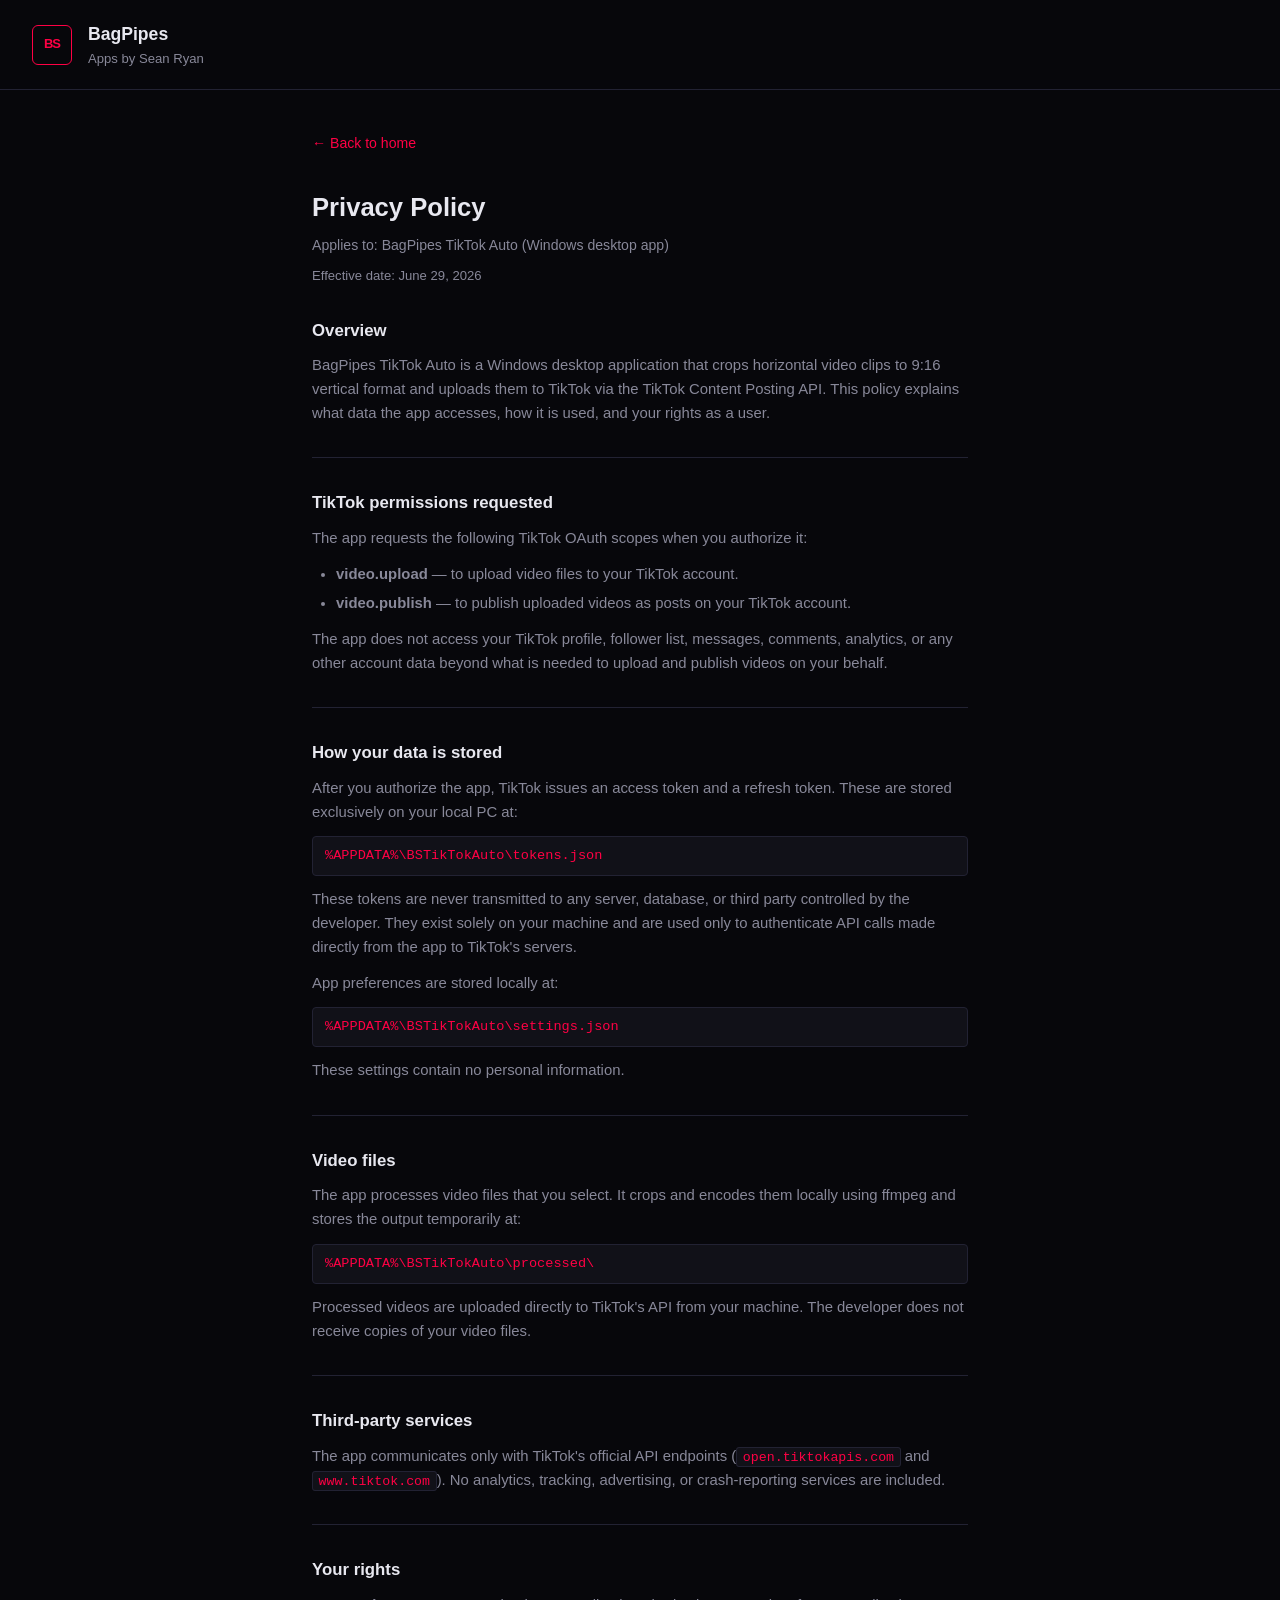
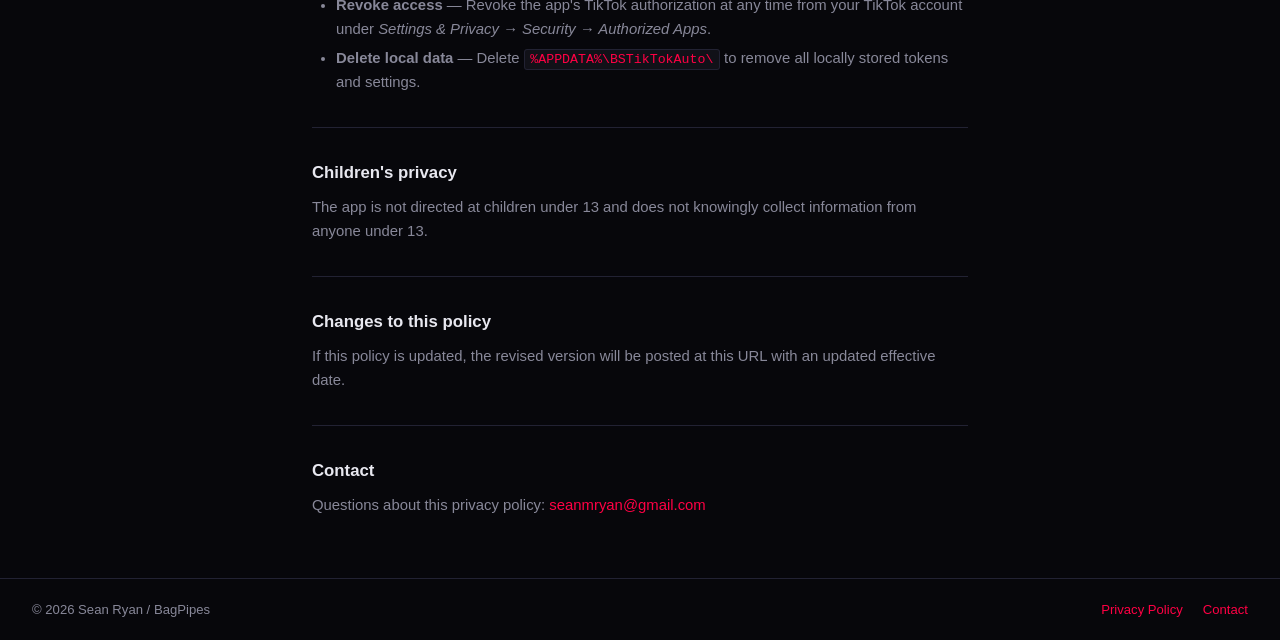
==== privacy.html @ 72a502f3 "building" ====
<!DOCTYPE html>
<html lang="en">
<head>
  <meta charset="UTF-8">
  <meta name="viewport" content="width=device-width, initial-scale=1.0">
  <title>Privacy Policy — BagPipes TikTok Auto</title>
  <link rel="stylesheet" href="style.css">
</head>
<body>

<header>
  <div class="logo-mark">BS</div>
  <div>
    <div class="site-name">BagPipes</div>
    <div class="site-sub">Apps by Sean Ryan</div>
  </div>
</header>

<main>
  <div class="page-wrap">
    <a href="index.html" class="back-link">Back to home</a>

    <div class="page-title">Privacy Policy</div>
    <div class="page-scope">Applies to: BagPipes TikTok Auto (Windows desktop app)</div>
    <div class="effective">Effective date: June 29, 2026</div>

    <div class="prose">

      <h2>Overview</h2>
      <p>
        BagPipes TikTok Auto is a Windows desktop application that crops horizontal video
        clips to 9:16 vertical format and uploads them to TikTok via the TikTok Content
        Posting API. This policy explains what data the app accesses, how it is used, and
        your rights as a user.
      </p>

      <h2>TikTok permissions requested</h2>
      <p>The app requests the following TikTok OAuth scopes when you authorize it:</p>
      <ul>
        <li><strong>video.upload</strong> — to upload video files to your TikTok account.</li>
        <li><strong>video.publish</strong> — to publish uploaded videos as posts on your TikTok account.</li>
      </ul>
      <p>
        The app does not access your TikTok profile, follower list, messages, comments,
        analytics, or any other account data beyond what is needed to upload and publish
        videos on your behalf.
      </p>

      <h2>How your data is stored</h2>
      <p>
        After you authorize the app, TikTok issues an access token and a refresh token.
        These are stored exclusively on your local PC at:
      </p>
      <code class="mono">%APPDATA%\BSTikTokAuto\tokens.json</code>
      <p>
        These tokens are never transmitted to any server, database, or third party
        controlled by the developer. They exist solely on your machine and are used
        only to authenticate API calls made directly from the app to TikTok's servers.
      </p>
      <p>App preferences are stored locally at:</p>
      <code class="mono">%APPDATA%\BSTikTokAuto\settings.json</code>
      <p>These settings contain no personal information.</p>

      <h2>Video files</h2>
      <p>
        The app processes video files that you select. It crops and encodes them locally
        using ffmpeg and stores the output temporarily at:
      </p>
      <code class="mono">%APPDATA%\BSTikTokAuto\processed\</code>
      <p>
        Processed videos are uploaded directly to TikTok's API from your machine.
        The developer does not receive copies of your video files.
      </p>

      <h2>Third-party services</h2>
      <p>
        The app communicates only with TikTok's official API endpoints
        (<code>open.tiktokapis.com</code> and <code>www.tiktok.com</code>).
        No analytics, tracking, advertising, or crash-reporting services are included.
      </p>

      <h2>Your rights</h2>
      <ul>
        <li>
          <strong>Revoke access</strong> — Revoke the app's TikTok authorization at any
          time from your TikTok account under
          <em>Settings &amp; Privacy → Security → Authorized Apps</em>.
        </li>
        <li>
          <strong>Delete local data</strong> — Delete
          <code>%APPDATA%\BSTikTokAuto\</code> to remove all locally stored tokens
          and settings.
        </li>
      </ul>

      <h2>Children's privacy</h2>
      <p>
        The app is not directed at children under 13 and does not knowingly collect
        information from anyone under 13.
      </p>

      <h2>Changes to this policy</h2>
      <p>
        If this policy is updated, the revised version will be posted at this URL
        with an updated effective date.
      </p>

      <h2>Contact</h2>
      <p>
        Questions about this privacy policy:
        <a href="mailto:seanmryan@gmail.com">seanmryan@gmail.com</a>
      </p>

    </div>
  </div>
</main>

<footer>
  <span>&copy; 2026 Sean Ryan / BagPipes</span>
  <nav>
    <a href="privacy.html">Privacy Policy</a>
    <a href="mailto:seanmryan@gmail.com">Contact</a>
  </nav>
</footer>

</body>
</html>
---- style.css ----
:root {
  --bg: #07070b;
  --surface: #111118;
  --border: #222233;
  --accent: #ff0044;
  --text: #e8e8f0;
  --muted: #888899;
  --font: -apple-system, BlinkMacSystemFont, "Segoe UI", Roboto, sans-serif;
}

*, *::before, *::after { box-sizing: border-box; margin: 0; padding: 0; }

body {
  background: var(--bg);
  color: var(--text);
  font-family: var(--font);
  font-size: 16px;
  line-height: 1.6;
  min-height: 100vh;
  display: flex;
  flex-direction: column;
}

main { flex: 1; }

a { color: var(--accent); text-decoration: none; }
a:hover { text-decoration: underline; }

/* ── Header ─────────────────────────────────────── */
header {
  border-bottom: 1px solid var(--border);
  padding: 1.25rem 2rem;
  display: flex;
  align-items: center;
  gap: 1rem;
}

.logo-mark {
  width: 40px;
  height: 40px;
  background: var(--bg);
  border: 1.5px solid var(--accent);
  border-radius: 6px;
  display: flex;
  align-items: center;
  justify-content: center;
  font-weight: 700;
  font-size: 13px;
  color: var(--accent);
  letter-spacing: -1px;
  flex-shrink: 0;
}

.site-name {
  font-size: 1.1rem;
  font-weight: 700;
  color: var(--text);
}

.site-sub {
  font-size: 0.82rem;
  color: var(--muted);
}

/* ── Hero ────────────────────────────────────────── */
.hero {
  max-width: 760px;
  margin: 0 auto;
  padding: 3.5rem 2rem 2rem;
}

.hero h1 {
  font-size: 2rem;
  font-weight: 700;
  line-height: 1.2;
  margin-bottom: 0.75rem;
}

.hero h1 span { color: var(--accent); }

.hero p {
  font-size: 1rem;
  color: var(--muted);
  max-width: 520px;
}

/* ── App grid ────────────────────────────────────── */
.apps {
  max-width: 760px;
  margin: 0 auto;
  padding: 2rem;
  display: grid;
  grid-template-columns: repeat(auto-fit, minmax(300px, 1fr));
  gap: 1.25rem;
}

.app-card {
  background: var(--surface);
  border: 1px solid var(--border);
  border-radius: 10px;
  padding: 1.5rem;
  display: flex;
  flex-direction: column;
  gap: 0.75rem;
  transition: border-color 0.15s;
}

.app-card:hover { border-color: #444466; }

.app-header {
  display: flex;
  align-items: center;
  gap: 0.75rem;
}

.app-icon {
  width: 36px;
  height: 36px;
  border-radius: 6px;
  display: flex;
  align-items: center;
  justify-content: center;
  font-weight: 700;
  font-size: 12px;
  letter-spacing: -0.5px;
  flex-shrink: 0;
  border: 1.5px solid;
}

.app-icon.tiktok  { color: #ff0044; border-color: #ff0044; background: #07070b; }
.app-icon.carc    { color: #c8a24b; border-color: #c8a24b; background: #07070b; }

.app-name {
  font-size: 1rem;
  font-weight: 600;
  color: var(--text);
}

.app-type {
  font-size: 0.78rem;
  color: var(--muted);
  margin-top: 0.1rem;
}

.app-desc {
  font-size: 0.88rem;
  color: var(--muted);
  line-height: 1.5;
}

.tag-row {
  display: flex;
  flex-wrap: wrap;
  gap: 0.4rem;
  margin-top: 0.25rem;
}

.tag {
  background: var(--bg);
  border: 1px solid var(--border);
  border-radius: 4px;
  padding: 0.15rem 0.45rem;
  font-size: 0.75rem;
  color: var(--muted);
}

.app-links {
  display: flex;
  gap: 0.75rem;
  margin-top: auto;
  padding-top: 0.5rem;
  border-top: 1px solid var(--border);
}

.btn {
  display: inline-block;
  padding: 0.35rem 0.9rem;
  border-radius: 5px;
  font-size: 0.82rem;
  font-weight: 500;
  transition: opacity 0.15s;
}

.btn:hover { opacity: 0.85; text-decoration: none; }

.btn-primary {
  background: var(--accent);
  color: #fff;
}

.btn-ghost {
  border: 1px solid var(--border);
  color: var(--muted);
}

.status-chip {
  display: inline-block;
  font-size: 0.75rem;
  color: var(--muted);
  border: 1px solid var(--border);
  border-radius: 4px;
  padding: 0.15rem 0.5rem;
  align-self: flex-start;
}

/* ── Footer ──────────────────────────────────────── */
footer {
  border-top: 1px solid var(--border);
  padding: 1.25rem 2rem;
  display: flex;
  justify-content: space-between;
  align-items: center;
  flex-wrap: wrap;
  gap: 0.5rem;
  font-size: 0.82rem;
  color: var(--muted);
}

footer nav { display: flex; gap: 1.25rem; }

/* ── Privacy page ────────────────────────────────── */
.page-wrap {
  max-width: 720px;
  margin: 0 auto;
  padding: 2.5rem 2rem 3rem;
}

.back-link { display: inline-block; margin-bottom: 2rem; font-size: 0.88rem; }
.back-link::before { content: "← "; }

.page-title {
  font-size: 1.6rem;
  font-weight: 700;
  margin-bottom: 0.4rem;
}

.page-scope {
  font-size: 0.88rem;
  color: var(--muted);
  margin-bottom: 0.5rem;
}

.effective {
  font-size: 0.82rem;
  color: var(--muted);
  margin-bottom: 2rem;
}

.prose h2 {
  font-size: 1.05rem;
  font-weight: 600;
  margin: 2rem 0 0.6rem;
  padding-top: 2rem;
  border-top: 1px solid var(--border);
  color: var(--text);
}

.prose h2:first-child { border-top: none; padding-top: 0; margin-top: 0; }
.prose p { color: var(--muted); margin-bottom: 0.75rem; font-size: 0.93rem; }

.prose ul {
  list-style: disc;
  padding-left: 1.5rem;
  color: var(--muted);
  margin-bottom: 0.75rem;
  font-size: 0.93rem;
}

.prose ul li { margin-bottom: 0.35rem; }

.mono {
  font-family: "Consolas", "SF Mono", monospace;
  font-size: 0.85rem;
  background: var(--surface);
  border: 1px solid var(--border);
  border-radius: 4px;
  padding: 0.5rem 0.75rem;
  display: block;
  margin: 0.4rem 0 0.75rem;
  color: var(--accent);
}

code {
  font-family: "Consolas", "SF Mono", monospace;
  font-size: 0.83rem;
  background: var(--surface);
  border: 1px solid var(--border);
  border-radius: 3px;
  padding: 0.1rem 0.35rem;
  color: var(--accent);
}
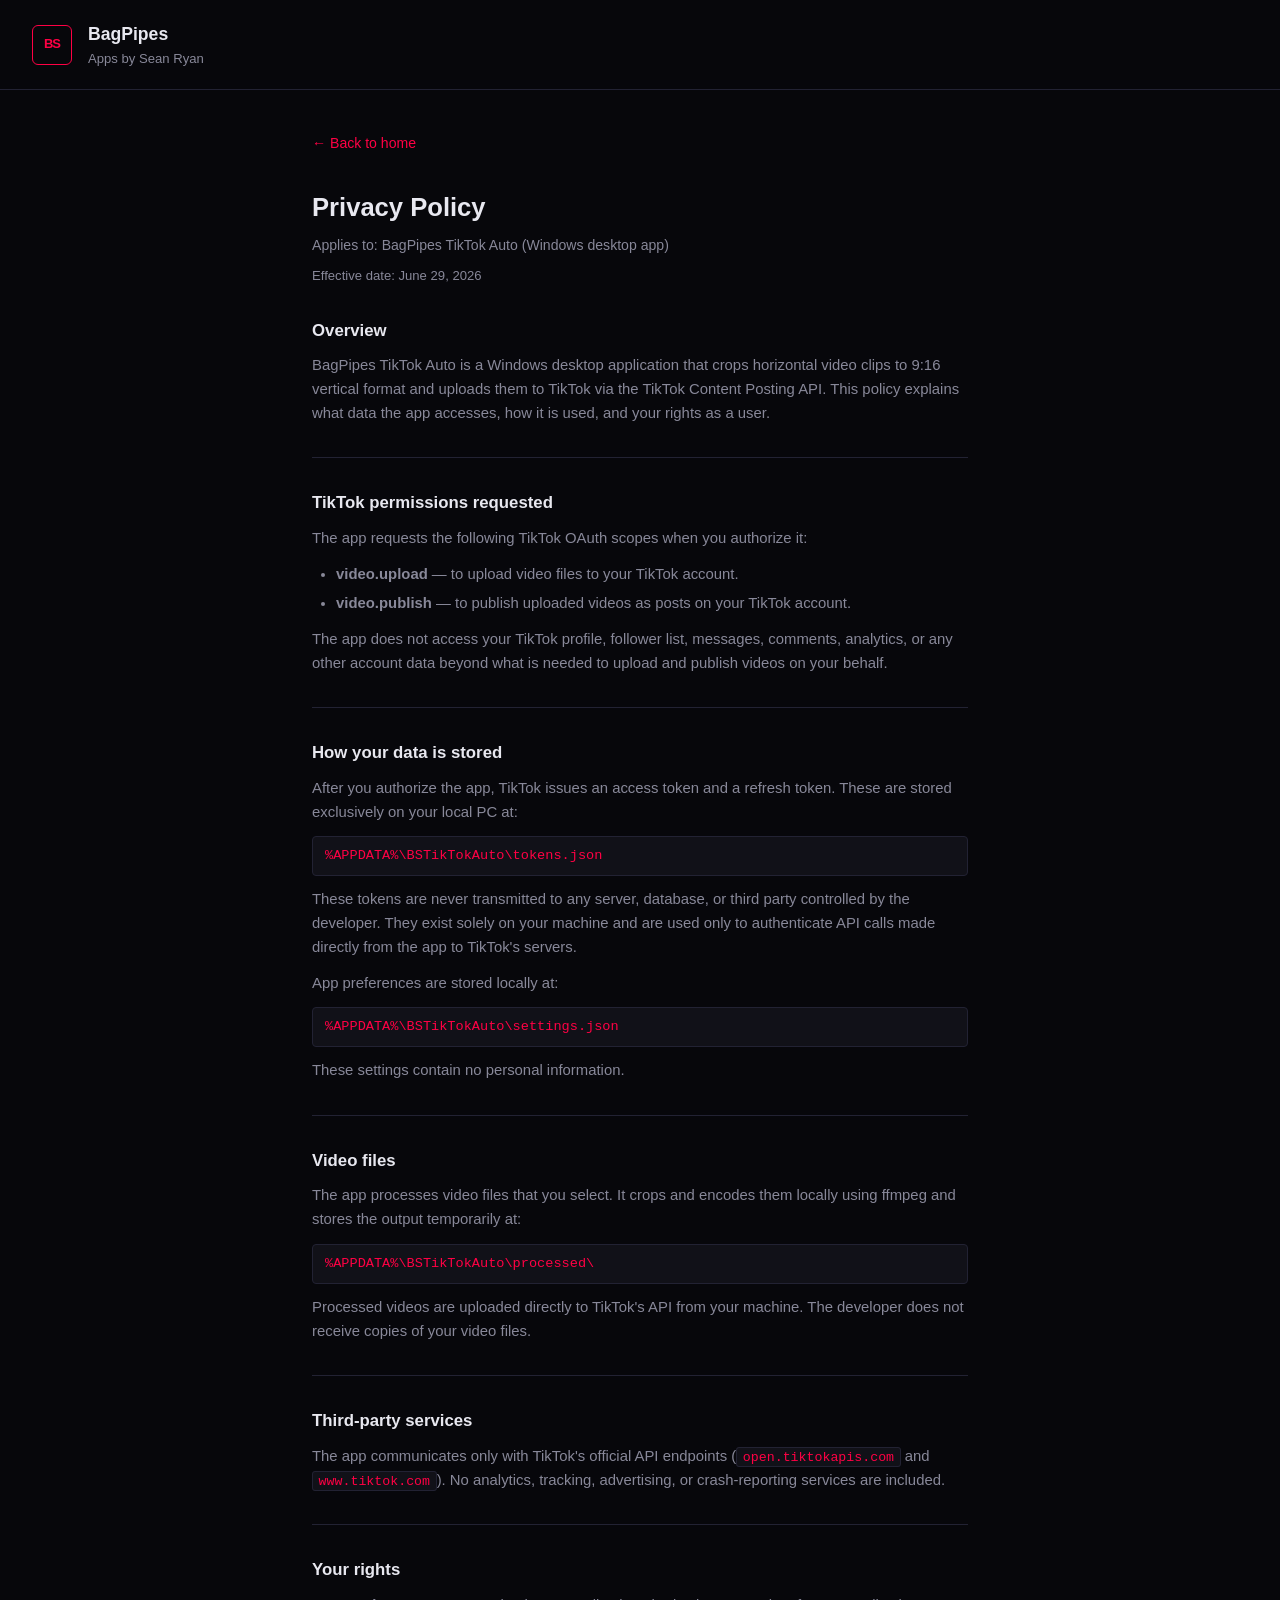
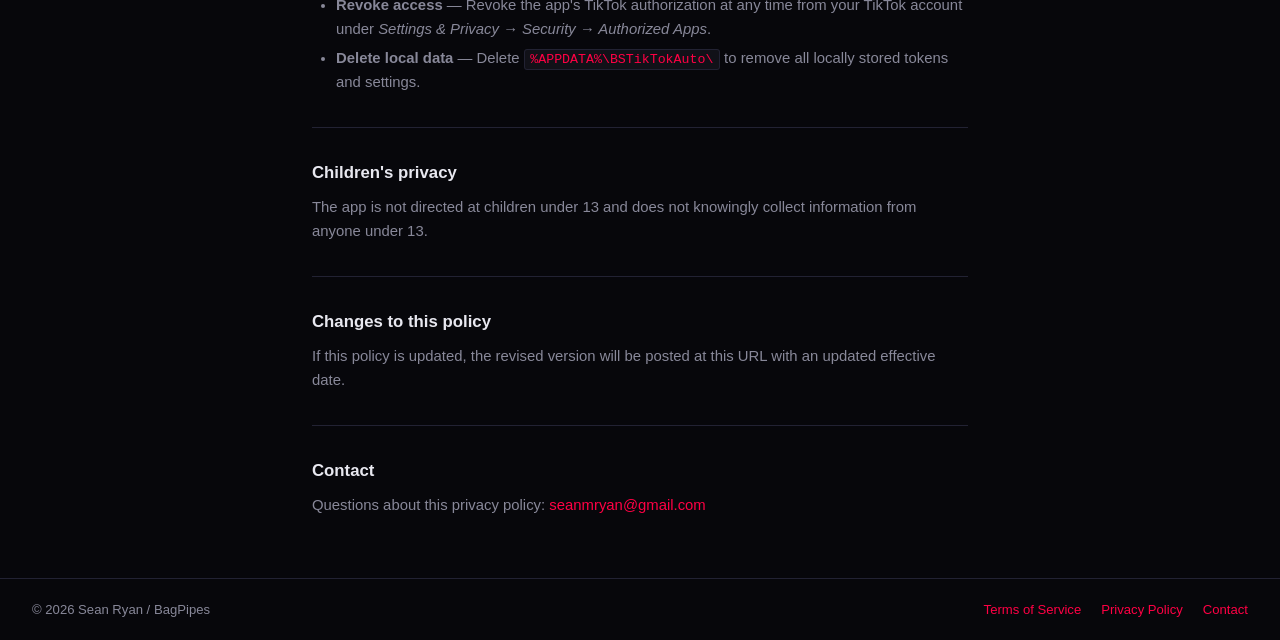
==== commit 92c97924: "Add Terms of Service page and link it from nav" ====
--- a/privacy.html
+++ b/privacy.html
@@ -118,6 +118,7 @@
 <footer>
   <span>&copy; 2026 Sean Ryan / BagPipes</span>
   <nav>
+    <a href="terms.html">Terms of Service</a>
     <a href="privacy.html">Privacy Policy</a>
     <a href="mailto:seanmryan@gmail.com">Contact</a>
   </nav>
